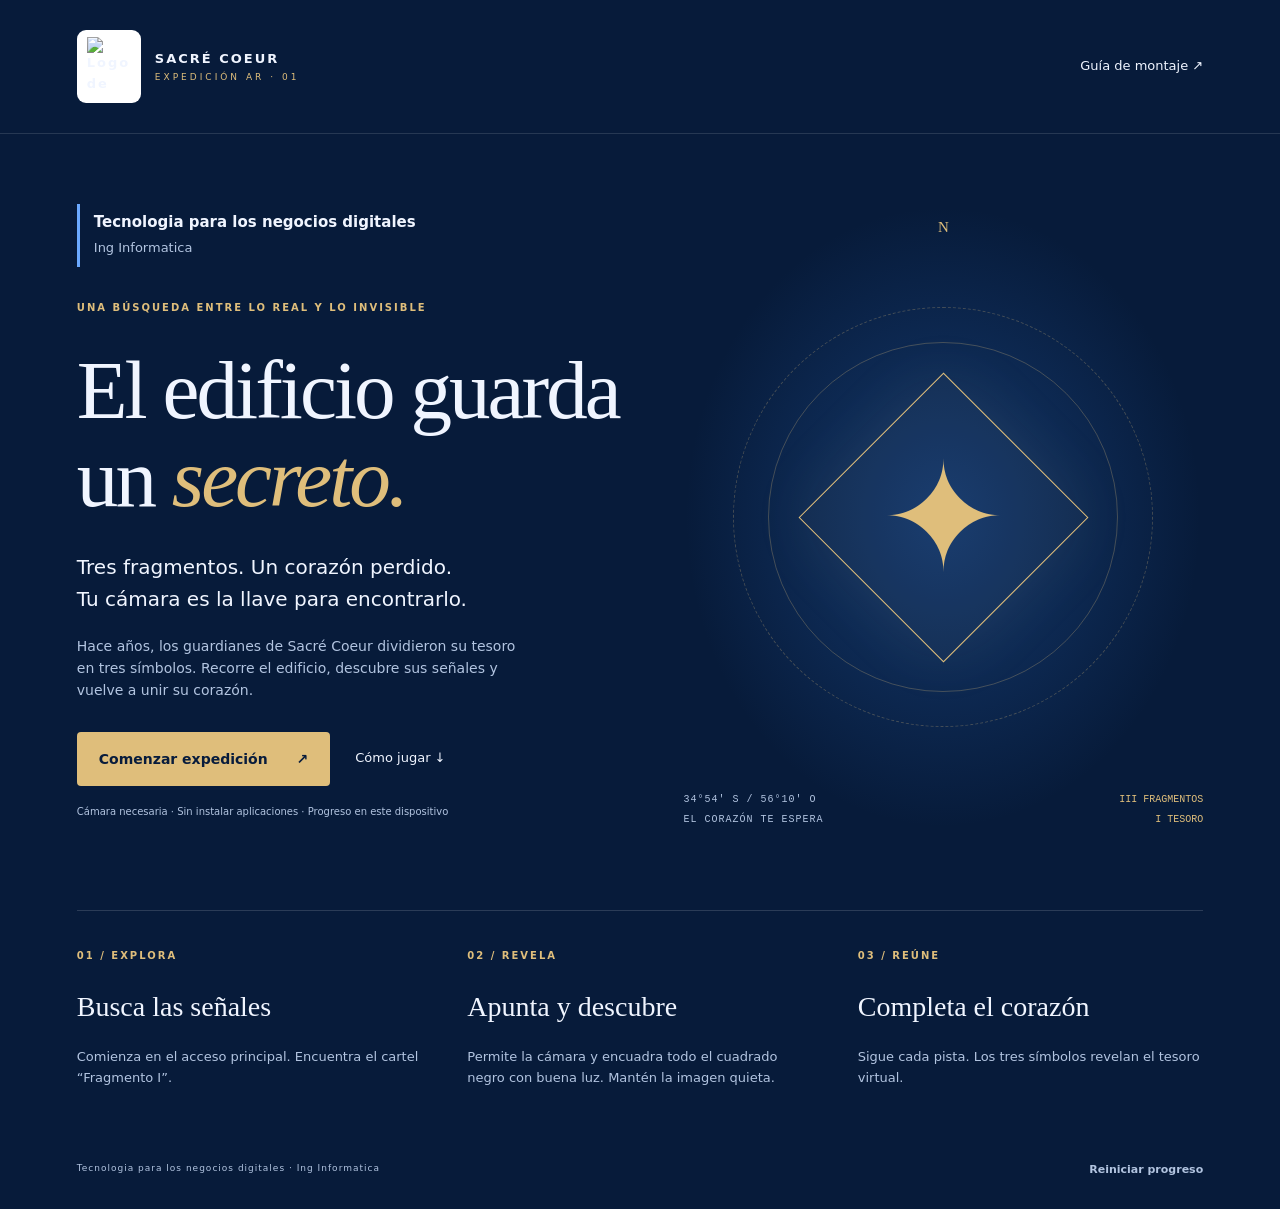
==== index.html @ c69ef2e5 "Add files via upload" ====
<!doctype html><html lang="es"><meta charset="utf-8"><meta name="viewport" content="width=device-width,initial-scale=1,viewport-fit=cover"><title>El secreto de Sacré Coeur</title><link rel="stylesheet" href="style.css"><body>
<div class="grain"></div><header><a class="brand" href="./"><span class="logo-wrap"><img src="assets/logo-facultad.png" alt="Logo de la facultad" width="44" height="59"></span><span>SACRÉ COEUR <small>EXPEDICIÓN AR · 01</small></span></a><a href="montaje.html">Guía de montaje ↗</a></header>
<main><section class="intro"><div class="academic"><strong>Tecnologia para los negocios digitales</strong><span>Ing Informatica</span></div><span class="tag">UNA BÚSQUEDA ENTRE LO REAL Y LO INVISIBLE</span><h1>El edificio guarda<br>un <em>secreto.</em></h1><p class="lead">Tres fragmentos. Un corazón perdido.<br>Tu cámara es la llave para encontrarlo.</p><p>Hace años, los guardianes de Sacré Coeur dividieron su tesoro en tres símbolos. Recorre el edificio, descubre sus señales y vuelve a unir su corazón.</p><div class="actions"><button id="start">Comenzar expedición <span>↗</span></button><a href="#como">Cómo jugar ↓</a></div><p class="fine">Cámara necesaria · Sin instalar aplicaciones · Progreso en este dispositivo</p></section><section class="art" aria-label="Ilustración de una brújula"><div class="orbit o1"></div><div class="orbit o2"></div><div class="diamond"><span>✦</span></div><span class="north">N</span><span class="coord">34°54′ S / 56°10′ O<br>EL CORAZÓN TE ESPERA</span><span class="artlabel">III FRAGMENTOS<br>I TESORO</span></section>
<section id="como" class="steps"><article><b>01 / EXPLORA</b><h2>Busca las señales</h2><p>Comienza en el acceso principal. Encuentra el cartel “Fragmento I”.</p></article><article><b>02 / REVELA</b><h2>Apunta y descubre</h2><p>Permite la cámara y encuadra todo el cuadrado negro con buena luz. Mantén la imagen quieta.</p></article><article><b>03 / REÚNE</b><h2>Completa el corazón</h2><p>Sigue cada pista. Los tres símbolos revelan el tesoro virtual.</p></article></section></main>
<div id="play" hidden><div class="hud"><button id="close" class="secondary">← Salir</button><b id="progress">0 / 3 fragmentos</b><span id="clock">00:00</span></div><div id="scene"></div><div class="reticle" aria-hidden="true"></div><div class="clue" aria-live="polite"><span class="tag" id="status">BUSCANDO SEÑALES</span><h2 id="clueTitle">El primer fragmento</h2><p id="clueText">Busca el marcador I en el acceso principal.</p><div id="dots">○ ○ ○</div></div></div>
<dialog id="win"><span class="tag">EXPEDICIÓN COMPLETADA</span><div class="heart">♥</div><h2>El tesoro era<br>encontrarnos.</h2><p>Has reunido el corazón de Sacré Coeur. El verdadero tesoro es el conocimiento que construimos juntos.</p><b id="result"></b><p>Bruno, Maxi y Gonzalo: misión cumplida.</p><button id="finish">Volver al inicio</button></dialog><footer>Tecnologia para los negocios digitales · Ing Informatica <button class="link" id="reset">Reiniciar progreso</button></footer><script src="game.js"></script></body></html>
---- style.css ----
:root{--bg:#071b3a;--ink:#f0f5ff;--muted:#b2c4e0;--gold:#dfbe7b}*{box-sizing:border-box}body{margin:0;background:var(--bg);color:var(--ink);font:16px/1.6 system-ui,sans-serif}a{color:inherit;text-decoration:none}header{padding:30px 6%;display:flex;justify-content:space-between;align-items:center;border-bottom:1px solid #ffffff20;font-size:13px}.brand{font-weight:750;letter-spacing:2px}.brand small{display:block;font-size:9px;font-weight:400;letter-spacing:3px;color:var(--gold)}main{max-width:1350px;margin:auto;display:grid;grid-template-columns:1.1fr 1fr;padding:70px 6% 30px;gap:35px}.tag{font-size:10px;letter-spacing:2px;color:var(--gold);font-weight:bold}h1{font:clamp(54px,6.5vw,92px)/1.06 Georgia,serif;letter-spacing:-3px;margin:28px 0}h1 em{color:var(--gold);font-weight:400}.intro>p{max-width:440px;color:var(--muted);font-size:14px}.intro .lead{color:var(--ink);font-size:20px}.actions{display:flex;align-items:center;gap:25px;margin-top:30px;font-size:13px}button{font:inherit;font-size:14px;background:var(--gold);color:#081c3c;border:0;padding:16px 22px;cursor:pointer;border-radius:4px;font-weight:650}button:hover{filter:brightness(1.12)}button span{padding-left:24px}.fine{font-size:10px!important;margin-top:18px}.art{position:relative;min-height:470px;display:grid;place-items:center;overflow:hidden;background:radial-gradient(ellipse,#2867bd66,transparent 70%)}.orbit{position:absolute;width:350px;height:350px;border:1px solid #dfbe7b44;border-radius:50%}.o2{width:420px;height:420px;border-style:dashed}.diamond{border:1px solid var(--gold);width:205px;height:205px;transform:rotate(45deg);display:grid;place-items:center;background:#dfbe7b08;box-shadow:0 0 70px #dfbe7b15}.diamond span{font-size:150px;line-height:1;color:var(--gold);transform:rotate(-45deg)}.north{position:absolute;top:15px;font:15px Georgia;color:var(--gold)}.coord{position:absolute;bottom:0;left:0;font:10px/2 monospace;letter-spacing:1px;color:var(--muted)}.artlabel{position:absolute;right:0;bottom:0;text-align:right;font:10px/2 monospace;color:var(--gold)}.steps{grid-column:1/-1;display:grid;grid-template-columns:repeat(3,1fr);gap:45px;border-top:1px solid #ffffff25;padding-top:30px;margin-top:45px}.steps b{font-size:10px;letter-spacing:2px;color:var(--gold)}h2{font:28px/1.2 Georgia,serif}.steps p{color:var(--muted);font-size:13px}footer{margin:30px 6%;display:flex;justify-content:space-between;font-size:9px;letter-spacing:1px;color:var(--muted)}.link{padding:0;background:none;color:var(--muted);font-size:11px}#play{position:fixed;inset:0;z-index:20;background:transparent}body.playing>header,body.playing>main,body.playing>footer{visibility:hidden}body.playing{background:transparent;overflow:hidden}#scene{position:absolute;inset:0;z-index:-1}.hud{position:absolute;top:env(safe-area-inset-top,0);left:0;right:0;padding:18px;display:flex;justify-content:space-between;align-items:center;background:#071b3aee;font-size:12px}.secondary{background:#ffffff18;color:white;padding:10px}.reticle{position:absolute;left:50%;top:42%;transform:translate(-50%,-50%);width:200px;height:200px;border:1px solid #dfbe7b99;border-radius:15px;pointer-events:none}.clue{position:absolute;bottom:15px;left:15px;right:15px;max-width:540px;margin:auto;background:#071b3af2;border:1px solid #dfbe7b55;padding:18px 22px;border-radius:12px}.clue h2{margin:8px 0}.clue p{font-size:14px;margin:8px 0}#dots{color:var(--gold);letter-spacing:12px}dialog{background:var(--bg);color:var(--ink);border:1px solid var(--gold);border-radius:18px;max-width:480px;text-align:center;padding:35px}dialog::backdrop{background:#000b}dialog h2{font-size:38px}dialog p{color:var(--muted);font-size:14px}.heart{font-size:65px;color:var(--gold);animation:pulse 1.5s infinite}@keyframes pulse{50%{transform:scale(1.1)}}[hidden]{display:none!important}a:focus-visible,button:focus-visible{outline:3px solid white;outline-offset:5px}@media(max-width:700px){header{padding:20px 6%}header>a:last-child{font-size:11px}main{grid-template-columns:1fr;padding-top:40px;gap:15px}h1{font-size:62px}.art{min-height:320px}.orbit{width:250px;height:250px}.o2{width:300px;height:300px}.diamond{width:155px;height:155px}.diamond span{font-size:115px}.steps{grid-template-columns:1fr;gap:15px;margin-top:30px}.steps article{border-bottom:1px solid #ffffff18}footer{gap:15px}.coord,.artlabel{font-size:8px}.actions{gap:20px}}

.brand{display:flex;align-items:center;gap:14px}.logo-wrap{display:flex;align-items:center;justify-content:center;background:#fff;border-radius:9px;padding:7px 10px;flex-shrink:0}.logo-wrap img{display:block;object-fit:contain}.academic{border-left:3px solid #6ba9ff;padding:8px 0 8px 14px;margin-bottom:26px}.academic strong{display:block;color:#f0f5ff;font-size:15px;line-height:1.45}.academic span{display:block;color:#b2c4e0;font-size:13px;margin-top:4px}@media(max-width:700px){.brand{gap:9px;font-size:12px}.brand small{font-size:8px;letter-spacing:1px}.logo-wrap{padding:5px 7px}.logo-wrap img{width:32px;height:43px}header{gap:12px}.academic strong{font-size:14px}footer{flex-wrap:wrap}}
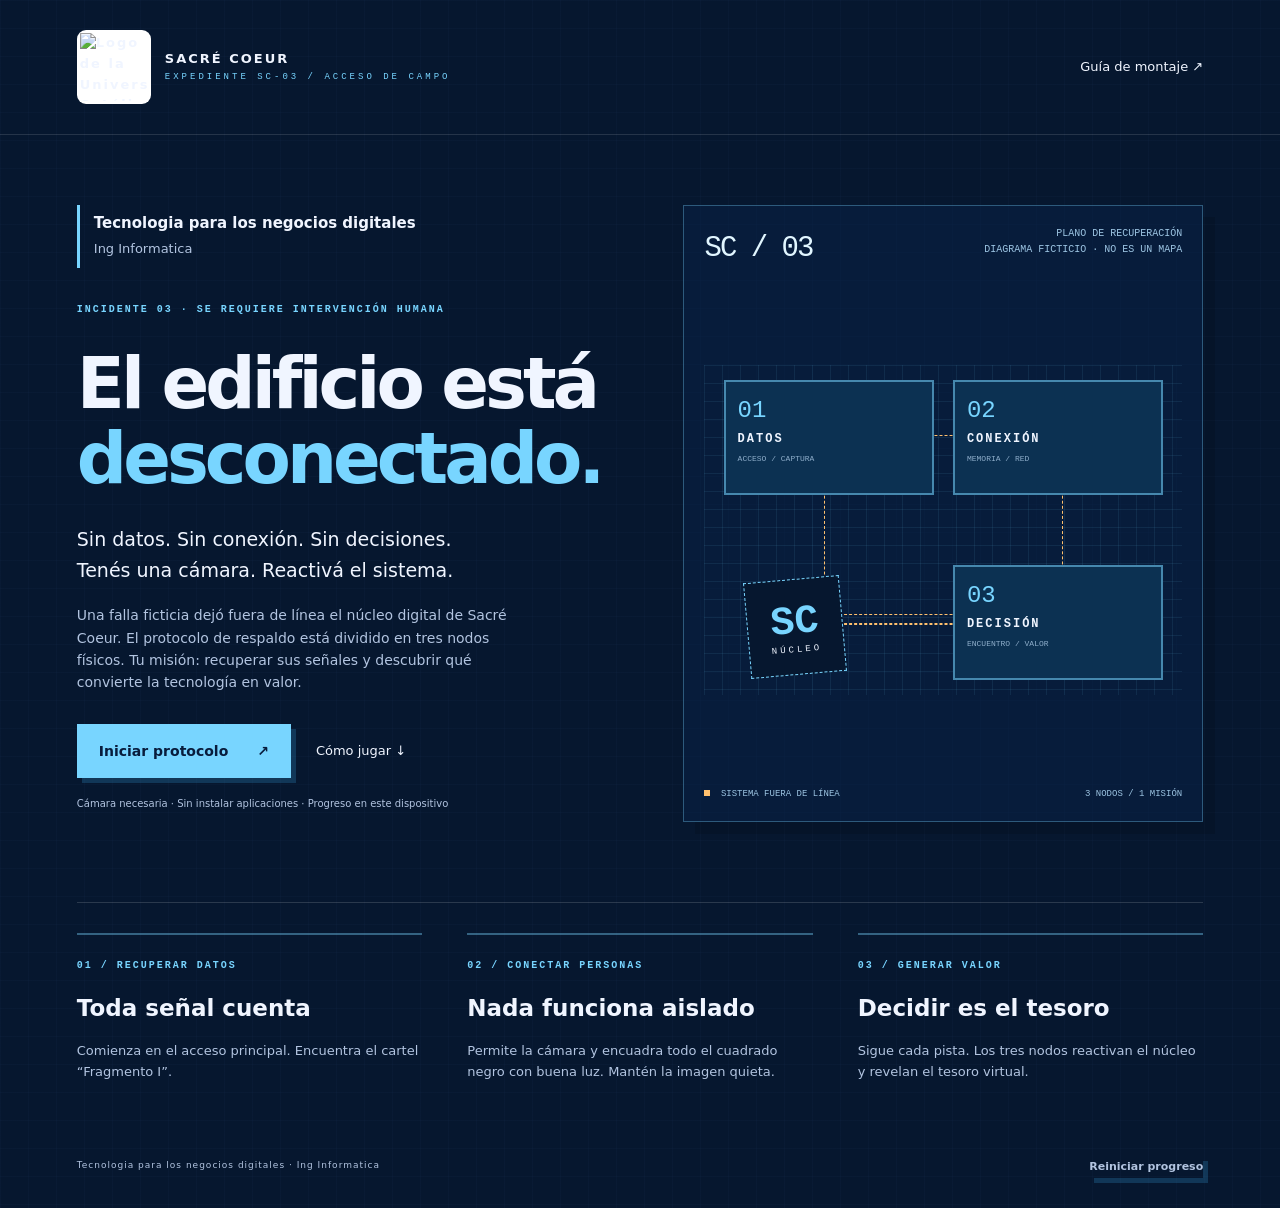
==== commit 12d2749c: "Add files via upload" ====
--- a/index.html
+++ b/index.html
@@ -1,6 +1,6 @@
-<!doctype html><html lang="es"><meta charset="utf-8"><meta name="viewport" content="width=device-width,initial-scale=1,viewport-fit=cover"><title>El secreto de Sacré Coeur</title><link rel="stylesheet" href="style.css"><body>
-<div class="grain"></div><header><a class="brand" href="./"><span class="logo-wrap"><img src="assets/logo-facultad.png" alt="Logo de la facultad" width="44" height="59"></span><span>SACRÉ COEUR <small>EXPEDICIÓN AR · 01</small></span></a><a href="montaje.html">Guía de montaje ↗</a></header>
-<main><section class="intro"><div class="academic"><strong>Tecnologia para los negocios digitales</strong><span>Ing Informatica</span></div><span class="tag">UNA BÚSQUEDA ENTRE LO REAL Y LO INVISIBLE</span><h1>El edificio guarda<br>un <em>secreto.</em></h1><p class="lead">Tres fragmentos. Un corazón perdido.<br>Tu cámara es la llave para encontrarlo.</p><p>Hace años, los guardianes de Sacré Coeur dividieron su tesoro en tres símbolos. Recorre el edificio, descubre sus señales y vuelve a unir su corazón.</p><div class="actions"><button id="start">Comenzar expedición <span>↗</span></button><a href="#como">Cómo jugar ↓</a></div><p class="fine">Cámara necesaria · Sin instalar aplicaciones · Progreso en este dispositivo</p></section><section class="art" aria-label="Ilustración de una brújula"><div class="orbit o1"></div><div class="orbit o2"></div><div class="diamond"><span>✦</span></div><span class="north">N</span><span class="coord">34°54′ S / 56°10′ O<br>EL CORAZÓN TE ESPERA</span><span class="artlabel">III FRAGMENTOS<br>I TESORO</span></section>
-<section id="como" class="steps"><article><b>01 / EXPLORA</b><h2>Busca las señales</h2><p>Comienza en el acceso principal. Encuentra el cartel “Fragmento I”.</p></article><article><b>02 / REVELA</b><h2>Apunta y descubre</h2><p>Permite la cámara y encuadra todo el cuadrado negro con buena luz. Mantén la imagen quieta.</p></article><article><b>03 / REÚNE</b><h2>Completa el corazón</h2><p>Sigue cada pista. Los tres símbolos revelan el tesoro virtual.</p></article></section></main>
+<!doctype html><html lang="es"><meta charset="utf-8"><meta name="viewport" content="width=device-width,initial-scale=1,viewport-fit=cover"><title>Expediente SC-03 · El edificio desconectado</title><link rel="stylesheet" href="style.css"><body>
+<div class="grain"></div><header><a class="brand" href="./"><span class="logo-wrap"><img src="assets/ucu.jpg" alt="Logo de la Universidad Católica del Uruguay" width="68" height="68"></span><span>SACRÉ COEUR <small>EXPEDIENTE SC-03 / ACCESO DE CAMPO</small></span></a><a href="montaje.html">Guía de montaje ↗</a></header>
+<main><section class="intro"><div class="academic"><strong>Tecnologia para los negocios digitales</strong><span>Ing Informatica</span></div><span class="tag">INCIDENTE 03 · SE REQUIERE INTERVENCIÓN HUMANA</span><h1>El edificio está<br><em>desconectado.</em></h1><p class="lead">Sin datos. Sin conexión. Sin decisiones.<br>Tenés una cámara. Reactivá el sistema.</p><p>Una falla ficticia dejó fuera de línea el núcleo digital de Sacré Coeur. El protocolo de respaldo está dividido en tres nodos físicos. Tu misión: recuperar sus señales y descubrir qué convierte la tecnología en valor.</p><div class="actions"><button id="start">Iniciar protocolo <span>↗</span></button><a href="#como">Cómo jugar ↓</a></div><p class="fine">Cámara necesaria · Sin instalar aplicaciones · Progreso en este dispositivo</p></section><section class="art blueprint" aria-label="Plano ficticio del núcleo digital SC-03"><div class="plan-top"><span>SC / 03</span><span>PLANO DE RECUPERACIÓN<br>DIAGRAMA FICTICIO · NO ES UN MAPA</span></div><div class="floorplan"><div class="room r1"><span>01</span><b>DATOS</b><small>ACCESO / CAPTURA</small></div><div class="room r2"><span>02</span><b>CONEXIÓN</b><small>MEMORIA / RED</small></div><div class="room r3"><span>03</span><b>DECISIÓN</b><small>ENCUENTRO / VALOR</small></div><div class="core"><span>SC</span><b>NÚCLEO</b></div><div class="route route1"></div><div class="route route2"></div><span class="scanline"></span></div><div class="plan-bottom"><span><i></i> SISTEMA FUERA DE LÍNEA</span><span>3 NODOS / 1 MISIÓN</span></div></section>
+<section id="como" class="steps"><article><b>01 / RECUPERAR DATOS</b><h2>Toda señal cuenta</h2><p>Comienza en el acceso principal. Encuentra el cartel “Fragmento I”.</p></article><article><b>02 / CONECTAR PERSONAS</b><h2>Nada funciona aislado</h2><p>Permite la cámara y encuadra todo el cuadrado negro con buena luz. Mantén la imagen quieta.</p></article><article><b>03 / GENERAR VALOR</b><h2>Decidir es el tesoro</h2><p>Sigue cada pista. Los tres nodos reactivan el núcleo y revelan el tesoro virtual.</p></article></section></main>
 <div id="play" hidden><div class="hud"><button id="close" class="secondary">← Salir</button><b id="progress">0 / 3 fragmentos</b><span id="clock">00:00</span></div><div id="scene"></div><div class="reticle" aria-hidden="true"></div><div class="clue" aria-live="polite"><span class="tag" id="status">BUSCANDO SEÑALES</span><h2 id="clueTitle">El primer fragmento</h2><p id="clueText">Busca el marcador I en el acceso principal.</p><div id="dots">○ ○ ○</div></div></div>
-<dialog id="win"><span class="tag">EXPEDICIÓN COMPLETADA</span><div class="heart">♥</div><h2>El tesoro era<br>encontrarnos.</h2><p>Has reunido el corazón de Sacré Coeur. El verdadero tesoro es el conocimiento que construimos juntos.</p><b id="result"></b><p>Bruno, Maxi y Gonzalo: misión cumplida.</p><button id="finish">Volver al inicio</button></dialog><footer>Tecnologia para los negocios digitales · Ing Informatica <button class="link" id="reset">Reiniciar progreso</button></footer><script src="game.js"></script></body></html>
+<dialog id="win"><span class="tag">PROTOCOLO SC-03 · SISTEMA RESTAURADO</span><div class="heart">⌘</div><h2>Datos + personas.<br><em>Valor real.</em></h2><p>Recuperaste el núcleo SC-03. La tecnología genera valor cuando conecta datos y personas para tomar mejores decisiones. Ese es el tesoro de los negocios digitales.</p><b id="result"></b><p>Bruno · Maxi · Gonzalo / equipo de verificación: misión cumplida.</p><button id="finish">Volver al inicio</button></dialog><footer>Tecnologia para los negocios digitales · Ing Informatica <button class="link" id="reset">Reiniciar progreso</button></footer><script src="game.js"></script></body></html>
--- a/style.css
+++ b/style.css
@@ -1,3 +1,9 @@
-:root{--bg:#071b3a;--ink:#f0f5ff;--muted:#b2c4e0;--gold:#dfbe7b}*{box-sizing:border-box}body{margin:0;background:var(--bg);color:var(--ink);font:16px/1.6 system-ui,sans-serif}a{color:inherit;text-decoration:none}header{padding:30px 6%;display:flex;justify-content:space-between;align-items:center;border-bottom:1px solid #ffffff20;font-size:13px}.brand{font-weight:750;letter-spacing:2px}.brand small{display:block;font-size:9px;font-weight:400;letter-spacing:3px;color:var(--gold)}main{max-width:1350px;margin:auto;display:grid;grid-template-columns:1.1fr 1fr;padding:70px 6% 30px;gap:35px}.tag{font-size:10px;letter-spacing:2px;color:var(--gold);font-weight:bold}h1{font:clamp(54px,6.5vw,92px)/1.06 Georgia,serif;letter-spacing:-3px;margin:28px 0}h1 em{color:var(--gold);font-weight:400}.intro>p{max-width:440px;color:var(--muted);font-size:14px}.intro .lead{color:var(--ink);font-size:20px}.actions{display:flex;align-items:center;gap:25px;margin-top:30px;font-size:13px}button{font:inherit;font-size:14px;background:var(--gold);color:#081c3c;border:0;padding:16px 22px;cursor:pointer;border-radius:4px;font-weight:650}button:hover{filter:brightness(1.12)}button span{padding-left:24px}.fine{font-size:10px!important;margin-top:18px}.art{position:relative;min-height:470px;display:grid;place-items:center;overflow:hidden;background:radial-gradient(ellipse,#2867bd66,transparent 70%)}.orbit{position:absolute;width:350px;height:350px;border:1px solid #dfbe7b44;border-radius:50%}.o2{width:420px;height:420px;border-style:dashed}.diamond{border:1px solid var(--gold);width:205px;height:205px;transform:rotate(45deg);display:grid;place-items:center;background:#dfbe7b08;box-shadow:0 0 70px #dfbe7b15}.diamond span{font-size:150px;line-height:1;color:var(--gold);transform:rotate(-45deg)}.north{position:absolute;top:15px;font:15px Georgia;color:var(--gold)}.coord{position:absolute;bottom:0;left:0;font:10px/2 monospace;letter-spacing:1px;color:var(--muted)}.artlabel{position:absolute;right:0;bottom:0;text-align:right;font:10px/2 monospace;color:var(--gold)}.steps{grid-column:1/-1;display:grid;grid-template-columns:repeat(3,1fr);gap:45px;border-top:1px solid #ffffff25;padding-top:30px;margin-top:45px}.steps b{font-size:10px;letter-spacing:2px;color:var(--gold)}h2{font:28px/1.2 Georgia,serif}.steps p{color:var(--muted);font-size:13px}footer{margin:30px 6%;display:flex;justify-content:space-between;font-size:9px;letter-spacing:1px;color:var(--muted)}.link{padding:0;background:none;color:var(--muted);font-size:11px}#play{position:fixed;inset:0;z-index:20;background:transparent}body.playing>header,body.playing>main,body.playing>footer{visibility:hidden}body.playing{background:transparent;overflow:hidden}#scene{position:absolute;inset:0;z-index:-1}.hud{position:absolute;top:env(safe-area-inset-top,0);left:0;right:0;padding:18px;display:flex;justify-content:space-between;align-items:center;background:#071b3aee;font-size:12px}.secondary{background:#ffffff18;color:white;padding:10px}.reticle{position:absolute;left:50%;top:42%;transform:translate(-50%,-50%);width:200px;height:200px;border:1px solid #dfbe7b99;border-radius:15px;pointer-events:none}.clue{position:absolute;bottom:15px;left:15px;right:15px;max-width:540px;margin:auto;background:#071b3af2;border:1px solid #dfbe7b55;padding:18px 22px;border-radius:12px}.clue h2{margin:8px 0}.clue p{font-size:14px;margin:8px 0}#dots{color:var(--gold);letter-spacing:12px}dialog{background:var(--bg);color:var(--ink);border:1px solid var(--gold);border-radius:18px;max-width:480px;text-align:center;padding:35px}dialog::backdrop{background:#000b}dialog h2{font-size:38px}dialog p{color:var(--muted);font-size:14px}.heart{font-size:65px;color:var(--gold);animation:pulse 1.5s infinite}@keyframes pulse{50%{transform:scale(1.1)}}[hidden]{display:none!important}a:focus-visible,button:focus-visible{outline:3px solid white;outline-offset:5px}@media(max-width:700px){header{padding:20px 6%}header>a:last-child{font-size:11px}main{grid-template-columns:1fr;padding-top:40px;gap:15px}h1{font-size:62px}.art{min-height:320px}.orbit{width:250px;height:250px}.o2{width:300px;height:300px}.diamond{width:155px;height:155px}.diamond span{font-size:115px}.steps{grid-template-columns:1fr;gap:15px;margin-top:30px}.steps article{border-bottom:1px solid #ffffff18}footer{gap:15px}.coord,.artlabel{font-size:8px}.actions{gap:20px}}
+:root{--bg:#071b3a;--ink:#f0f5ff;--muted:#b2c4e0;--gold:#78d5ff}*{box-sizing:border-box}body{margin:0;background:var(--bg);color:var(--ink);font:16px/1.6 system-ui,sans-serif}a{color:inherit;text-decoration:none}header{padding:30px 6%;display:flex;justify-content:space-between;align-items:center;border-bottom:1px solid #ffffff20;font-size:13px}.brand{font-weight:750;letter-spacing:2px}.brand small{display:block;font-size:9px;font-weight:400;letter-spacing:3px;color:var(--gold)}main{max-width:1350px;margin:auto;display:grid;grid-template-columns:1.1fr 1fr;padding:70px 6% 30px;gap:35px}.tag{font-size:10px;letter-spacing:2px;color:var(--gold);font-weight:bold}h1{font:clamp(54px,6.5vw,92px)/1.06 Georgia,serif;letter-spacing:-3px;margin:28px 0}h1 em{color:var(--gold);font-weight:400}.intro>p{max-width:440px;color:var(--muted);font-size:14px}.intro .lead{color:var(--ink);font-size:20px}.actions{display:flex;align-items:center;gap:25px;margin-top:30px;font-size:13px}button{font:inherit;font-size:14px;background:var(--gold);color:#081c3c;border:0;padding:16px 22px;cursor:pointer;border-radius:4px;font-weight:650}button:hover{filter:brightness(1.12)}button span{padding-left:24px}.fine{font-size:10px!important;margin-top:18px}.art{position:relative;min-height:470px;display:grid;place-items:center;overflow:hidden;background:radial-gradient(ellipse,#2867bd66,transparent 70%)}.orbit{position:absolute;width:350px;height:350px;border:1px solid #dfbe7b44;border-radius:50%}.o2{width:420px;height:420px;border-style:dashed}.diamond{border:1px solid var(--gold);width:205px;height:205px;transform:rotate(45deg);display:grid;place-items:center;background:#dfbe7b08;box-shadow:0 0 70px #dfbe7b15}.diamond span{font-size:150px;line-height:1;color:var(--gold);transform:rotate(-45deg)}.north{position:absolute;top:15px;font:15px Georgia;color:var(--gold)}.coord{position:absolute;bottom:0;left:0;font:10px/2 monospace;letter-spacing:1px;color:var(--muted)}.artlabel{position:absolute;right:0;bottom:0;text-align:right;font:10px/2 monospace;color:var(--gold)}.steps{grid-column:1/-1;display:grid;grid-template-columns:repeat(3,1fr);gap:45px;border-top:1px solid #ffffff25;padding-top:30px;margin-top:45px}.steps b{font-size:10px;letter-spacing:2px;color:var(--gold)}h2{font:28px/1.2 Georgia,serif}.steps p{color:var(--muted);font-size:13px}footer{margin:30px 6%;display:flex;justify-content:space-between;font-size:9px;letter-spacing:1px;color:var(--muted)}.link{padding:0;background:none;color:var(--muted);font-size:11px}#play{position:fixed;inset:0;z-index:20;background:transparent}body.playing>header,body.playing>main,body.playing>footer{visibility:hidden}body.playing{background:transparent;overflow:hidden}#scene{position:absolute;inset:0;z-index:-1}.hud{position:absolute;top:env(safe-area-inset-top,0);left:0;right:0;padding:18px;display:flex;justify-content:space-between;align-items:center;background:#071b3aee;font-size:12px}.secondary{background:#ffffff18;color:white;padding:10px}.reticle{position:absolute;left:50%;top:42%;transform:translate(-50%,-50%);width:200px;height:200px;border:1px solid #dfbe7b99;border-radius:15px;pointer-events:none}.clue{position:absolute;bottom:15px;left:15px;right:15px;max-width:540px;margin:auto;background:#071b3af2;border:1px solid #dfbe7b55;padding:18px 22px;border-radius:12px}.clue h2{margin:8px 0}.clue p{font-size:14px;margin:8px 0}#dots{color:var(--gold);letter-spacing:12px}dialog{background:var(--bg);color:var(--ink);border:1px solid var(--gold);border-radius:18px;max-width:480px;text-align:center;padding:35px}dialog::backdrop{background:#000b}dialog h2{font-size:38px}dialog p{color:var(--muted);font-size:14px}.heart{font-size:65px;color:var(--gold);animation:pulse 1.5s infinite}@keyframes pulse{50%{transform:scale(1.1)}}[hidden]{display:none!important}a:focus-visible,button:focus-visible{outline:3px solid white;outline-offset:5px}@media(max-width:700px){header{padding:20px 6%}header>a:last-child{font-size:11px}main{grid-template-columns:1fr;padding-top:40px;gap:15px}h1{font-size:62px}.art{min-height:320px}.orbit{width:250px;height:250px}.o2{width:300px;height:300px}.diamond{width:155px;height:155px}.diamond span{font-size:115px}.steps{grid-template-columns:1fr;gap:15px;margin-top:30px}.steps article{border-bottom:1px solid #ffffff18}footer{gap:15px}.coord,.artlabel{font-size:8px}.actions{gap:20px}}
 
 .brand{display:flex;align-items:center;gap:14px}.logo-wrap{display:flex;align-items:center;justify-content:center;background:#fff;border-radius:9px;padding:7px 10px;flex-shrink:0}.logo-wrap img{display:block;object-fit:contain}.academic{border-left:3px solid #6ba9ff;padding:8px 0 8px 14px;margin-bottom:26px}.academic strong{display:block;color:#f0f5ff;font-size:15px;line-height:1.45}.academic span{display:block;color:#b2c4e0;font-size:13px;margin-top:4px}@media(max-width:700px){.brand{gap:9px;font-size:12px}.brand small{font-size:8px;letter-spacing:1px}.logo-wrap{padding:5px 7px}.logo-wrap img{width:32px;height:43px}header{gap:12px}.academic strong{font-size:14px}footer{flex-wrap:wrap}}
+
+/* Identidad SC-03: plano de recuperacion */
+body{background-color:#06172f;background-image:linear-gradient(#79baff06 1px,transparent 1px),linear-gradient(90deg,#79baff06 1px,transparent 1px);background-size:28px 28px}.tag,.steps b,.brand small{font-family:monospace}h1{font-family:system-ui,sans-serif;font-weight:850;font-size:clamp(48px,5.5vw,76px);letter-spacing:-4px}h1 em{font-style:normal;font-weight:850;color:#78d5ff}.intro .lead{font-size:19px}button{border-radius:0;background:#78d5ff;box-shadow:5px 5px 0 #328dc844}.academic{border-color:#78d5ff}.blueprint{display:flex;flex-direction:column;justify-content:space-between;min-height:490px;padding:20px;border:1px solid #78d5ff55;background:#08234980;box-shadow:12px 12px 0 #0002}.plan-top,.plan-bottom{width:100%;display:flex;justify-content:space-between;font:10px/1.6 monospace;color:#9cc4e2;gap:10px}.plan-top>span:first-child{font-size:29px;color:#e1f6ff;letter-spacing:-2px}.plan-top>span:last-child{text-align:right}.floorplan{position:relative;width:100%;height:330px;background:linear-gradient(#78d5ff15 1px,transparent 1px),linear-gradient(90deg,#78d5ff15 1px,transparent 1px);background-size:18px 18px;overflow:hidden}.room{position:absolute;width:44%;height:115px;border:2px solid #78d5ff88;background:#0c3152;display:flex;flex-direction:column;padding:10px 12px;font-family:monospace;z-index:2}.room>span{font-size:24px;color:#78d5ff}.room b{font-size:12px;letter-spacing:2px}.room small{font-size:8px;color:#8faecb;margin-top:4px}.r1{top:15px;left:4%}.r2{top:15px;right:4%}.r3{bottom:15px;right:4%}.core{position:absolute;bottom:20px;left:9%;width:96px;height:96px;border:1px dashed #78d5ff;display:grid;place-content:center;text-align:center;background:#06172f;z-index:2;transform:rotate(-5deg)}.core span{font:bold 40px monospace;color:#78d5ff}.core b{font:9px monospace;letter-spacing:3px}.route{position:absolute;border:1px dashed #ffc06e;z-index:1}.route1{top:70px;left:25%;width:50%;height:180px}.route2{bottom:70px;left:25%;width:50%}.scanline{position:absolute;left:0;right:0;height:40px;top:-40px;background:linear-gradient(transparent,#78d5ff18);border-bottom:1px solid #78d5ff77;animation:sweep 7s linear infinite;z-index:3;pointer-events:none}.plan-bottom i{display:inline-block;width:6px;height:6px;background:#ffc06e;margin-right:5px}.plan-bottom{font-size:9px}.steps article{border-top:2px solid #78d5ff66;padding-top:15px}.steps h2{font-family:system-ui,sans-serif;font-weight:700;font-size:23px}.clue{border-radius:0;border-color:#78d5ff99}.heart{color:#78d5ff}dialog{border-color:#78d5ff;border-radius:0}dialog h2 em{color:#78d5ff}footer{line-height:2}@keyframes sweep{to{top:100%}}@media(prefers-reduced-motion:reduce){*,*::before,*::after{animation:none!important;scroll-behavior:auto!important}}@media(max-width:700px){h1{font-size:50px;letter-spacing:-3px}.blueprint{min-height:410px;padding:15px}.floorplan{height:300px}.room{padding:8px}.room b{font-size:10px;letter-spacing:1px}.room small{font-size:7px}.core{left:8%;width:78px;height:78px}.r3{bottom:10px}.plan-bottom{font-size:8px}}
+
+/* Logo UCU: JPEG local, proporciones cuadradas y fondo blanco. */
+.logo-wrap{padding:3px;background:#fff;min-width:74px;min-height:74px}.logo-wrap img{width:68px;height:68px;max-width:none;object-fit:contain;visibility:visible;opacity:1}@media(max-width:700px){.logo-wrap{min-width:58px;min-height:58px;padding:3px}.logo-wrap img{width:52px;height:52px}.brand small{max-width:160px;line-height:1.5}}
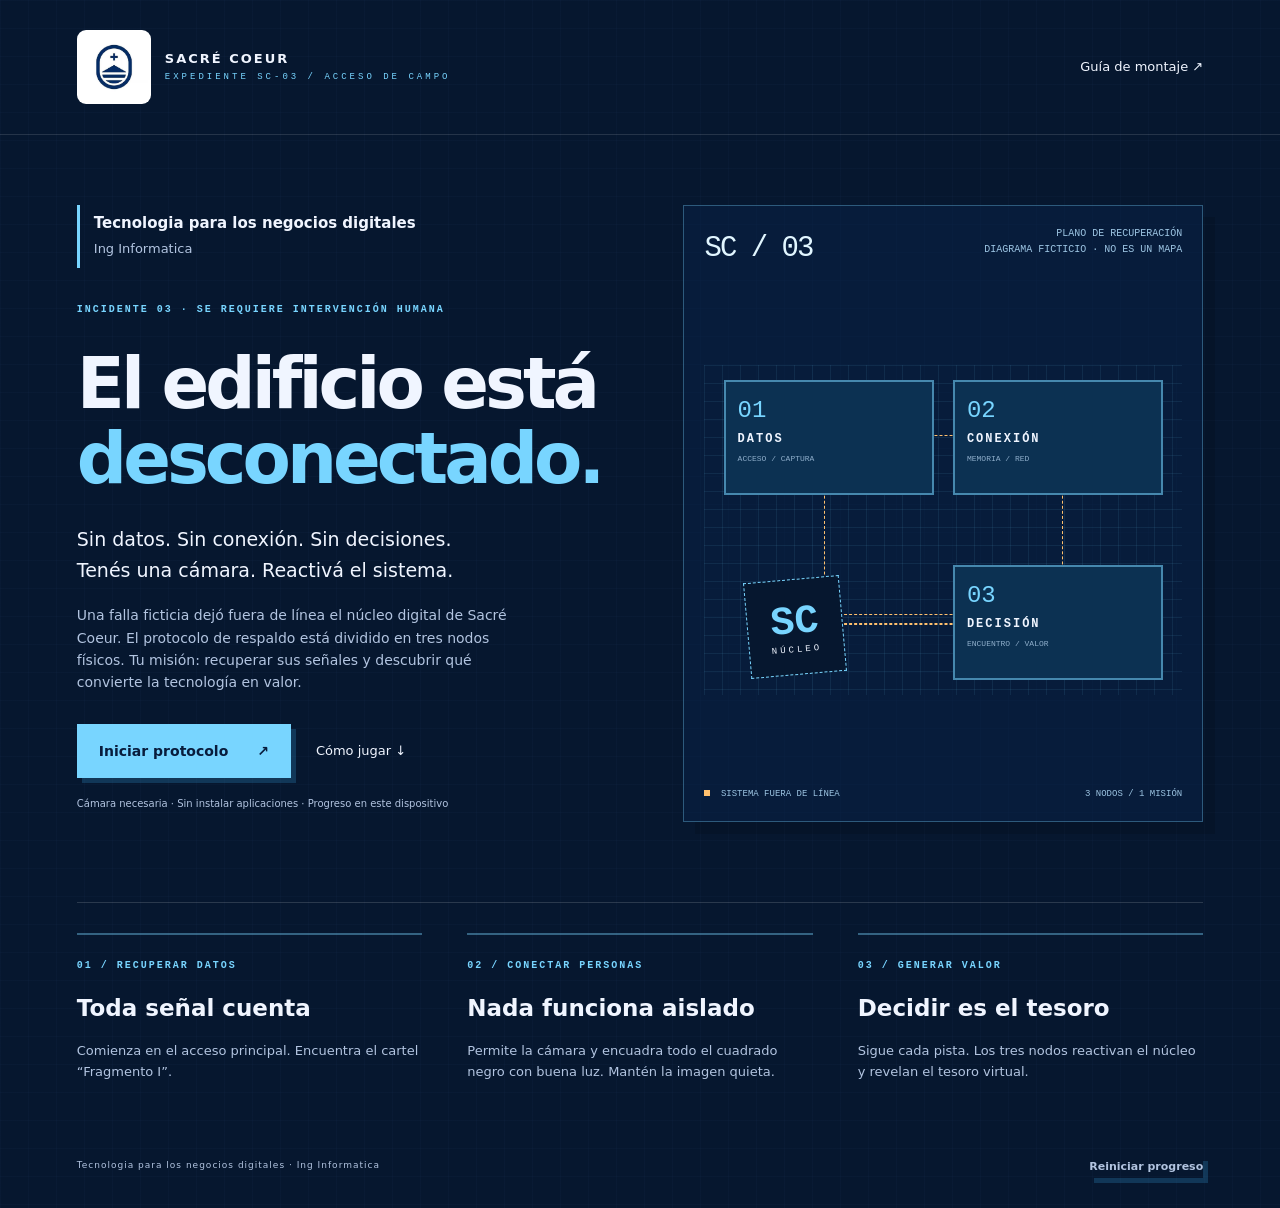
==== commit 564fd828: "Update index.html" ====
--- a/index.html
+++ b/index.html
@@ -1,5 +1,5 @@
 <!doctype html><html lang="es"><meta charset="utf-8"><meta name="viewport" content="width=device-width,initial-scale=1,viewport-fit=cover"><title>Expediente SC-03 · El edificio desconectado</title><link rel="stylesheet" href="style.css"><body>
-<div class="grain"></div><header><a class="brand" href="./"><span class="logo-wrap"><img src="assets/ucu.jpg" alt="Logo de la Universidad Católica del Uruguay" width="68" height="68"></span><span>SACRÉ COEUR <small>EXPEDIENTE SC-03 / ACCESO DE CAMPO</small></span></a><a href="montaje.html">Guía de montaje ↗</a></header>
+<div class="grain"></div><header><a class="brand" href="./"><span class="logo-wrap"><img src="ucu.jpg" alt="Logo de la Universidad Católica del Uruguay" width="68" height="68"></span><span>SACRÉ COEUR <small>EXPEDIENTE SC-03 / ACCESO DE CAMPO</small></span></a><a href="montaje.html">Guía de montaje ↗</a></header>
 <main><section class="intro"><div class="academic"><strong>Tecnologia para los negocios digitales</strong><span>Ing Informatica</span></div><span class="tag">INCIDENTE 03 · SE REQUIERE INTERVENCIÓN HUMANA</span><h1>El edificio está<br><em>desconectado.</em></h1><p class="lead">Sin datos. Sin conexión. Sin decisiones.<br>Tenés una cámara. Reactivá el sistema.</p><p>Una falla ficticia dejó fuera de línea el núcleo digital de Sacré Coeur. El protocolo de respaldo está dividido en tres nodos físicos. Tu misión: recuperar sus señales y descubrir qué convierte la tecnología en valor.</p><div class="actions"><button id="start">Iniciar protocolo <span>↗</span></button><a href="#como">Cómo jugar ↓</a></div><p class="fine">Cámara necesaria · Sin instalar aplicaciones · Progreso en este dispositivo</p></section><section class="art blueprint" aria-label="Plano ficticio del núcleo digital SC-03"><div class="plan-top"><span>SC / 03</span><span>PLANO DE RECUPERACIÓN<br>DIAGRAMA FICTICIO · NO ES UN MAPA</span></div><div class="floorplan"><div class="room r1"><span>01</span><b>DATOS</b><small>ACCESO / CAPTURA</small></div><div class="room r2"><span>02</span><b>CONEXIÓN</b><small>MEMORIA / RED</small></div><div class="room r3"><span>03</span><b>DECISIÓN</b><small>ENCUENTRO / VALOR</small></div><div class="core"><span>SC</span><b>NÚCLEO</b></div><div class="route route1"></div><div class="route route2"></div><span class="scanline"></span></div><div class="plan-bottom"><span><i></i> SISTEMA FUERA DE LÍNEA</span><span>3 NODOS / 1 MISIÓN</span></div></section>
 <section id="como" class="steps"><article><b>01 / RECUPERAR DATOS</b><h2>Toda señal cuenta</h2><p>Comienza en el acceso principal. Encuentra el cartel “Fragmento I”.</p></article><article><b>02 / CONECTAR PERSONAS</b><h2>Nada funciona aislado</h2><p>Permite la cámara y encuadra todo el cuadrado negro con buena luz. Mantén la imagen quieta.</p></article><article><b>03 / GENERAR VALOR</b><h2>Decidir es el tesoro</h2><p>Sigue cada pista. Los tres nodos reactivan el núcleo y revelan el tesoro virtual.</p></article></section></main>
 <div id="play" hidden><div class="hud"><button id="close" class="secondary">← Salir</button><b id="progress">0 / 3 fragmentos</b><span id="clock">00:00</span></div><div id="scene"></div><div class="reticle" aria-hidden="true"></div><div class="clue" aria-live="polite"><span class="tag" id="status">BUSCANDO SEÑALES</span><h2 id="clueTitle">El primer fragmento</h2><p id="clueText">Busca el marcador I en el acceso principal.</p><div id="dots">○ ○ ○</div></div></div>
